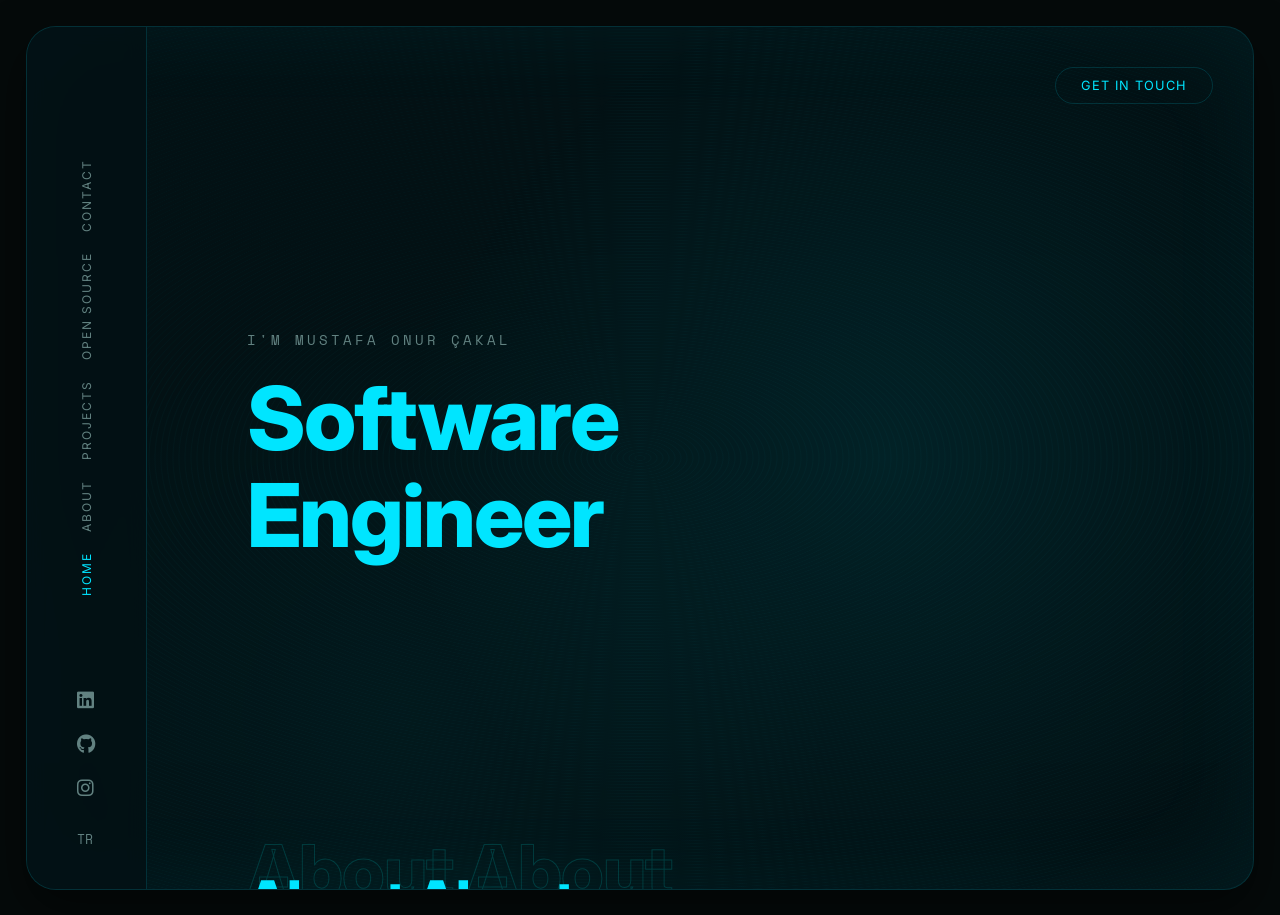
==== en.html @ c5d8dc8a "Remove logo from sidebar" ====
<!DOCTYPE html>
<html lang="en">
<head>
    <meta charset="UTF-8">
    <meta name="viewport" content="width=device-width, initial-scale=1.0">
    <title>Mustafa Onur Çakal | Developer Designer Creator</title>
    <link rel="stylesheet" href="style.css?v=5">
    <link rel="stylesheet" href="https://cdnjs.cloudflare.com/ajax/libs/font-awesome/6.4.0/css/all.min.css">
</head>
<body>

    <div class="app-wrapper">
        <div class="bg-mesh"></div>
        
        <!-- Sidebar -->
        <aside class="sidebar">
            
            <nav class="nav-links">
                <a href="#contact" class="nav-item">Contact</a>
                <a href="#open-source" class="nav-item">Open Source</a>
                <a href="#projects" class="nav-item">Projects</a>
                <a href="#about" class="nav-item">About</a>
                <a href="#hero" class="nav-item active">Home</a>
            </nav>
            
            <div class="social-links">
                <a href="https://linkedin.com/in/onurcakal" target="_blank"><i class="fab fa-linkedin"></i></a>
                <a href="https://github.com/onurcakal0" target="_blank"><i class="fab fa-github"></i></a>
                <a href="https://instagram.com/onurcakal0" target="_blank"><i class="fab fa-instagram"></i></a>
                <a href="index.html" style="font-size: 0.8rem; font-family: var(--font-mono); margin-top: 10px; color: var(--text-muted); text-decoration: none;">TR</a>
            </div>
        </aside>

        <!-- Main Content -->
        <main class="main-content">
            <a href="#contact" class="top-contact-btn">Get In Touch</a>

            <!-- Hero Section -->
            <section id="hero" class="hero-section">
                <div class="pre-title">I'M MUSTAFA ONUR ÇAKAL</div>
                <h1 class="hero-title">
                    <span>Software</span>
                    <span>Engineer</span>
                </h1>
            </section>

            <!-- About Section -->
            <section id="about" class="section-wrapper">
                <div class="section-title-container">
                    <div class="section-title-outline">About About</div>
                    <div class="section-title-solid">About About</div>
                </div>
                
                <div class="two-col">
                    <div class="about-text">
                        <p>I am a Software Engineering student building the technologies of the future. By blending traditional methodologies with modern coding disciplines, I am building my own empire in the digital world.</p>
                        <p>As the founder of visionary projects like Edu.X, I don't just write code; I engineer revolutionary user experiences.</p>
                    </div>
                    <div class="item-list">
                        <div class="list-item">
                            <span class="item-date">EDUCATION | ONGOING</span>
                            <h3 class="item-title">Software Engineering</h3>
                            <p class="item-desc">Academic studies focusing on modern software architectures, data structures, and complex algorithms.</p>
                        </div>
                    </div>
                </div>
            </section>

            <!-- Projects Section -->
            <section id="projects" class="section-wrapper">
                <div class="section-title-container">
                    <div class="section-title-outline">Projects Projects</div>
                    <div class="section-title-solid">Projects Projects</div>
                </div>
                
                <div class="item-list">
                    <div class="list-item">
                        <span class="item-date">JUN 2026 - PRESENT</span>
                        <h3 class="item-title">HangiEasy.com</h3>
                        <p class="item-desc">Global launch of the fully featured HangiEasy.com. A modern and highly performant digital ecosystem.</p>
                        <div class="tags">
                            <span>Web App</span>
                            <span>Full Stack</span>
                        </div>
                    </div>

                    <div class="list-item">
                        <span class="item-date">ONGOING</span>
                        <h3 class="item-title">Edu.X Core System</h3>
                        <p class="item-desc">A next-generation educational ecosystem that breaks traditional molds, fast, reliable, and completely user-centric. Phase 3 Backend Integration is ongoing (65%).</p>
                        <div class="tags">
                            <span>EdTech</span>
                            <span>SaaS</span>
                            <span>Beta</span>
                        </div>
                    </div>
                </div>
            </section>

            <!-- Open Source Section -->
            <section id="open-source" class="section-wrapper">
                <div class="section-title-container">
                    <div class="section-title-outline">Open Source Open Source</div>
                    <div class="section-title-solid">Open Source Open Source</div>
                </div>
                
                <div class="item-list">
                    <div class="list-item">
                        <span class="item-date">GITHUB REPOSITORY</span>
                        <h3 class="item-title">Operation Log</h3>
                        <p class="item-desc">My active contributions to the open-source world. Repository updates, commit flows, and system logs.</p>
                    </div>
                </div>
            </section>

            <!-- Contact Section -->
            <section id="contact" class="section-wrapper">
                <div class="section-title-container">
                    <div class="section-title-outline">Contact Contact</div>
                    <div class="section-title-solid">Contact Contact</div>
                </div>
                
                <div class="two-col">
                    <div class="contact-text">
                        <p class="about-text" style="margin-bottom: 40px;">Have a project? Or an idea about software engineering and modern web architectures? Let's connect.</p>
                    </div>
                    
                    <form class="contact-form">
                        <div class="input-group">
                            <label>NAME</label>
                            <input type="text" placeholder="Your Name">
                        </div>
                        <div class="input-group">
                            <label>EMAIL</label>
                            <input type="email" placeholder="example@mail.com">
                        </div>
                        <div class="input-group">
                            <label>MESSAGE</label>
                            <textarea placeholder="Write your message here..."></textarea>
                        </div>
                        <button type="button" class="btn-submit">Submit</button>
                    </form>
                </div>
            </section>
            
        </main>
    </div>

    <script>
        const sections = document.querySelectorAll('section');
        const navItems = document.querySelectorAll('.nav-item');
        const mainContent = document.querySelector('.main-content');

        mainContent.addEventListener('scroll', () => {
            let current = '';
            sections.forEach(section => {
                const sectionTop = section.offsetTop;
                if (mainContent.scrollTop >= sectionTop - 150) {
                    current = section.getAttribute('id');
                }
            });

            navItems.forEach(item => {
                item.classList.remove('active');
                if (item.getAttribute('href').includes(current)) {
                    item.classList.add('active');
                }
            });
        });
    </script>
</body>
</html>
---- style.css ----
@import url('https://fonts.googleapis.com/css2?family=Inter:wght@300;400;600;800&family=Space+Mono:ital,wght@0,400;0,700;1,400&display=swap');

:root {
    --bg-color: #050a0a;
    --card-bg: #031114;
    --text-main: #e0f2f1;
    --text-muted: #628281;
    --teal-glow: #00e5ff;
    --teal-dark: #008b8b;
    --border-color: rgba(0, 229, 255, 0.15);
    
    --font-main: 'Inter', sans-serif;
    --font-mono: 'Space Mono', monospace;
}

* {
    margin: 0;
    padding: 0;
    box-sizing: border-box;
}

body {
    background-color: var(--bg-color);
    color: var(--text-main);
    font-family: var(--font-main);
    min-height: 100vh;
    display: flex;
    justify-content: center;
    align-items: center;
    padding: 2vw; /* Creates the outer border effect */
    overflow: hidden;
}

/* --- Main App Wrapper (The Rounded Card) --- */
.app-wrapper {
    background-color: var(--card-bg);
    width: 100%;
    max-width: 1600px;
    height: 96vh;
    border-radius: 30px;
    box-shadow: inset 0 0 100px rgba(0, 229, 255, 0.05), 0 20px 50px rgba(0,0,0,0.5);
    border: 1px solid var(--border-color);
    position: relative;
    overflow: hidden;
    display: flex;
}

/* --- Geometric Mesh Background --- */
.bg-mesh {
    position: absolute;
    top: 0; left: 0; right: 0; bottom: 0;
    background-image: 
        radial-gradient(circle at 70% 50%, rgba(0, 229, 255, 0.1) 0%, transparent 50%),
        radial-gradient(circle at 30% 80%, rgba(0, 229, 255, 0.05) 0%, transparent 40%);
    background-size: cover;
    z-index: 0;
    opacity: 0.8;
    pointer-events: none;
}

.bg-mesh::after {
    content: '';
    position: absolute;
    top: -50%; left: -50%; width: 200%; height: 200%;
    background: repeating-radial-gradient(
        circle at center,
        transparent 0,
        transparent 4px,
        rgba(0, 229, 255, 0.03) 5px,
        transparent 6px
    );
    z-index: 0;
    transform: scaleY(0.5);
}

/* --- Left Vertical Sidebar --- */
.sidebar {
    width: 120px;
    height: 100%;
    border-right: 1px solid var(--border-color);
    display: flex;
    flex-direction: column;
    justify-content: space-between;
    align-items: center;
    padding: 40px 0;
    z-index: 10;
    background: rgba(3, 17, 20, 0.8);
    backdrop-filter: blur(10px);
}

.logo {
    color: var(--teal-glow);
    font-size: 2.5rem;
    font-weight: 800;
    text-decoration: none;
    letter-spacing: -2px;
}

.logo span {
    font-size: 1rem;
    vertical-align: super;
}

.nav-links {
    display: flex;
    flex-direction: column;
    gap: 20px;
    margin-top: auto;
    margin-bottom: auto;
    flex-shrink: 0;
}

.nav-item {
    color: var(--text-muted);
    text-decoration: none;
    font-size: 0.75rem;
    letter-spacing: 2px;
    text-transform: uppercase;
    writing-mode: vertical-rl;
    transform: rotate(180deg);
    transition: color 0.3s ease;
    white-space: nowrap;
    flex-shrink: 0;
}

.nav-item:hover, .nav-item.active {
    color: var(--teal-glow);
}

.social-links {
    display: flex;
    flex-direction: column;
    gap: 20px;
}

.social-links a {
    color: var(--text-muted);
    font-size: 1.2rem;
    transition: color 0.3s ease;
}

.social-links a:hover {
    color: var(--teal-glow);
}

/* --- Main Content Area --- */
.main-content {
    flex: 1;
    height: 100%;
    overflow-y: auto;
    overflow-x: hidden;
    position: relative;
    z-index: 5;
    padding: 60px 100px;
    scroll-behavior: smooth;
}

/* Custom Scrollbar */
.main-content::-webkit-scrollbar {
    width: 6px;
}
.main-content::-webkit-scrollbar-track {
    background: transparent;
}
.main-content::-webkit-scrollbar-thumb {
    background: var(--border-color);
    border-radius: 10px;
}

/* --- Top Right Contact Button --- */
.top-contact-btn {
    position: absolute;
    top: 40px;
    right: 40px;
    border: 1px solid var(--border-color);
    color: var(--teal-glow);
    padding: 10px 25px;
    border-radius: 30px;
    text-decoration: none;
    font-size: 0.8rem;
    letter-spacing: 1px;
    text-transform: uppercase;
    transition: all 0.3s ease;
    z-index: 20;
}

.top-contact-btn:hover {
    background: rgba(0, 229, 255, 0.1);
    border-color: var(--teal-glow);
    box-shadow: 0 0 15px rgba(0, 229, 255, 0.2);
}

/* --- Hero Section --- */
.hero-section {
    min-height: 80vh;
    display: flex;
    flex-direction: column;
    justify-content: center;
}

.pre-title {
    font-family: var(--font-mono);
    color: var(--text-muted);
    font-size: 0.9rem;
    letter-spacing: 3px;
    margin-bottom: 20px;
    text-transform: uppercase;
}

.hero-title {
    font-size: 5.5rem;
    font-weight: 800;
    line-height: 1.1;
    letter-spacing: -2px;
    color: var(--teal-glow);
    display: flex;
    flex-direction: column;
}

/* --- Dual Layered Section Titles --- */
.section-wrapper {
    margin-bottom: 120px;
    padding-top: 60px;
}

.section-title-container {
    position: relative;
    margin-bottom: 80px;
}

.section-title-outline {
    font-size: 4.5rem;
    font-weight: 800;
    color: transparent;
    -webkit-text-stroke: 1px var(--teal-dark);
    position: absolute;
    top: -40px;
    left: 0;
    opacity: 0.3;
    letter-spacing: -1px;
    user-select: none;
}

.section-title-solid {
    font-size: 3.5rem;
    font-weight: 800;
    color: var(--teal-glow);
    position: relative;
    letter-spacing: -1px;
}

/* --- Minimalist Lists (Projects/Experience) --- */
.item-list {
    display: flex;
    flex-direction: column;
    gap: 50px;
    max-width: 800px;
}

.list-item {
    border-left: 1px solid var(--border-color);
    padding-left: 30px;
    position: relative;
    transition: border-color 0.3s ease;
}

.list-item:hover {
    border-left-color: var(--teal-glow);
}

.list-item::before {
    content: '';
    position: absolute;
    left: -5px;
    top: 5px;
    width: 9px;
    height: 9px;
    background: var(--teal-glow);
    border-radius: 50%;
    box-shadow: 0 0 10px var(--teal-glow);
}

.item-date {
    font-family: var(--font-mono);
    color: var(--text-muted);
    font-size: 0.75rem;
    margin-bottom: 8px;
    display: block;
    letter-spacing: 2px;
    text-transform: uppercase;
}

.item-title {
    font-size: 1.4rem;
    font-weight: 600;
    color: var(--text-main);
    margin-bottom: 15px;
}

.item-desc {
    font-size: 0.9rem;
    color: var(--text-muted);
    line-height: 1.8;
}

/* Tags */
.tags {
    margin-top: 15px;
    display: flex;
    gap: 10px;
    flex-wrap: wrap;
}

.tags span {
    font-family: var(--font-mono);
    font-size: 0.7rem;
    color: var(--teal-dark);
    border: 1px solid var(--border-color);
    padding: 4px 12px;
    border-radius: 12px;
}

/* --- Two Column Layout (About Section) --- */
.two-col {
    display: grid;
    grid-template-columns: 1fr 1fr;
    gap: 60px;
}

.about-text {
    font-size: 1rem;
    color: var(--text-muted);
    line-height: 1.8;
}

.about-text p {
    margin-bottom: 20px;
}

/* --- Contact Form Minimalist --- */
.contact-form {
    max-width: 600px;
    display: flex;
    flex-direction: column;
    gap: 30px;
}

.contact-form .input-group {
    position: relative;
}

.contact-form label {
    font-family: var(--font-mono);
    font-size: 0.7rem;
    color: var(--teal-dark);
    letter-spacing: 2px;
    text-transform: uppercase;
    display: block;
    margin-bottom: 5px;
}

.contact-form input, .contact-form textarea {
    width: 100%;
    background: rgba(255, 255, 255, 0.02);
    border: none;
    border-bottom: 1px solid var(--border-color);
    padding: 15px 10px;
    color: var(--text-main);
    font-family: var(--font-main);
    font-size: 0.9rem;
    outline: none;
    transition: all 0.3s ease;
}

.contact-form input:focus, .contact-form textarea:focus {
    border-bottom-color: var(--teal-glow);
    background: rgba(0, 229, 255, 0.05);
}

.contact-form textarea {
    min-height: 120px;
    resize: vertical;
}

.btn-submit {
    align-self: flex-start;
    background: transparent;
    border: 1px solid var(--border-color);
    color: var(--teal-glow);
    padding: 12px 40px;
    border-radius: 30px;
    cursor: pointer;
    font-size: 0.85rem;
    font-family: var(--font-mono);
    letter-spacing: 2px;
    text-transform: uppercase;
    transition: all 0.3s ease;
    margin-top: 20px;
}

.btn-submit:hover {
    background: rgba(0, 229, 255, 0.1);
    border-color: var(--teal-glow);
    box-shadow: 0 0 15px rgba(0, 229, 255, 0.2);
}

/* --- Mobile Responsiveness --- */
@media (max-width: 1024px) {
    .hero-title { font-size: 4rem; }
    .main-content { padding: 40px 60px; }
    .two-col { grid-template-columns: 1fr; }
}

@media (max-width: 768px) {
    body { padding: 0; }
    .app-wrapper { border-radius: 0; height: 100vh; flex-direction: column; border: none; }
    
    .sidebar { 
        width: 100%; height: auto; 
        border-right: none; border-bottom: 1px solid var(--border-color);
        flex-direction: row; padding: 15px 20px; 
    }
    
    .nav-links { flex-direction: row; gap: 15px; margin: 0; }
    .nav-item { transform: none; font-size: 0.7rem; }
    
    .social-links { flex-direction: row; gap: 15px; }
    
    .main-content { padding: 30px 20px; }
    .top-contact-btn { display: none; }
    
    .hero-title { font-size: 3rem; }
    
    .section-title-outline { font-size: 3rem; top: -20px; }
    .section-title-solid { font-size: 2.2rem; }
    
    .section-wrapper { margin-bottom: 80px; }
}
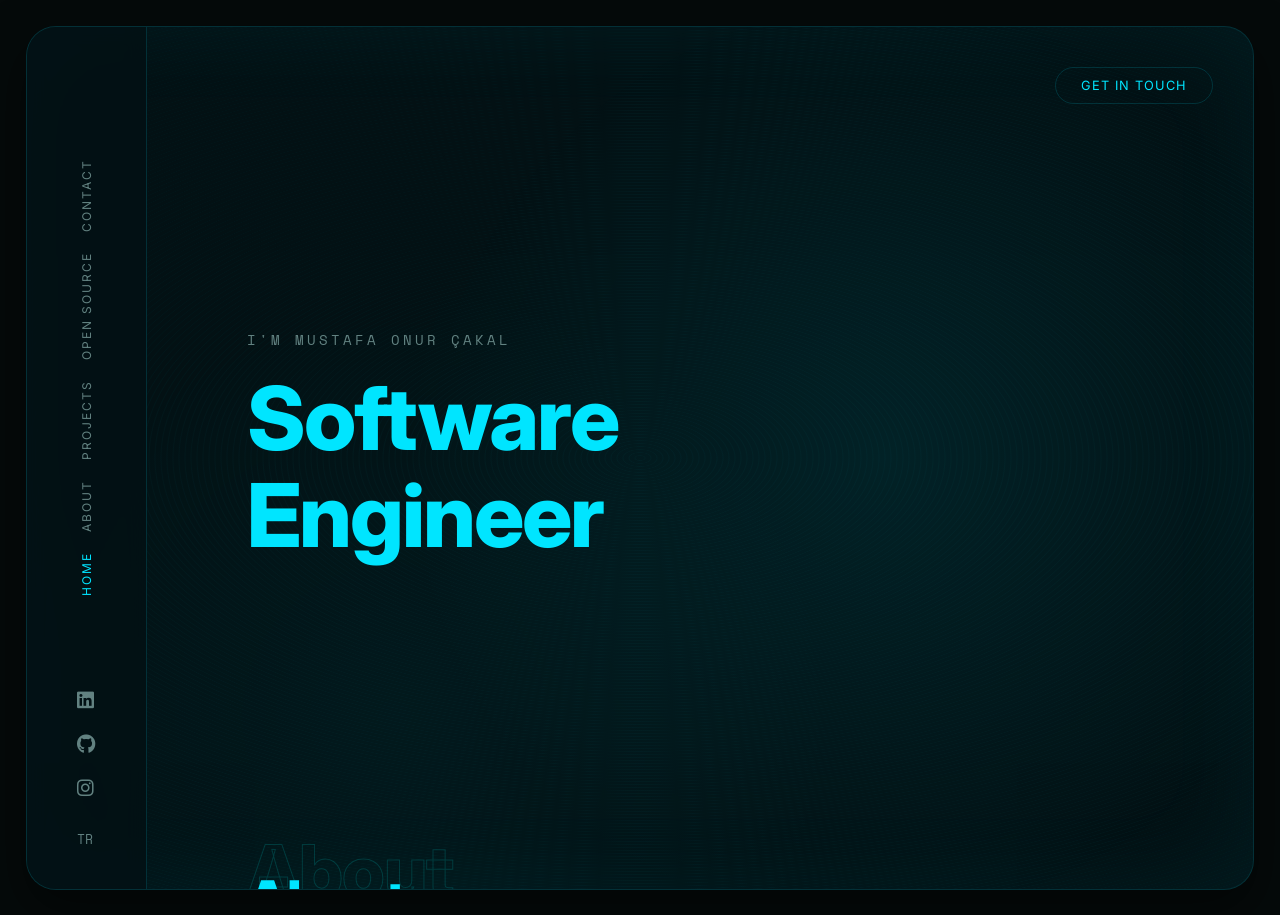
==== commit 5e399b06: "Fix duplicate words in section titles" ====
--- a/en.html
+++ b/en.html
@@ -4,7 +4,7 @@
     <meta charset="UTF-8">
     <meta name="viewport" content="width=device-width, initial-scale=1.0">
     <title>Mustafa Onur Çakal | Developer Designer Creator</title>
-    <link rel="stylesheet" href="style.css?v=5">
+    <link rel="stylesheet" href="style.css?v=6">
     <link rel="stylesheet" href="https://cdnjs.cloudflare.com/ajax/libs/font-awesome/6.4.0/css/all.min.css">
 </head>
 <body>
@@ -47,8 +47,8 @@
             <!-- About Section -->
             <section id="about" class="section-wrapper">
                 <div class="section-title-container">
-                    <div class="section-title-outline">About About</div>
-                    <div class="section-title-solid">About About</div>
+                    <div class="section-title-outline">About</div>
+                    <div class="section-title-solid">About</div>
                 </div>
                 
                 <div class="two-col">
@@ -69,8 +69,8 @@
             <!-- Projects Section -->
             <section id="projects" class="section-wrapper">
                 <div class="section-title-container">
-                    <div class="section-title-outline">Projects Projects</div>
-                    <div class="section-title-solid">Projects Projects</div>
+                    <div class="section-title-outline">Projects</div>
+                    <div class="section-title-solid">Projects</div>
                 </div>
                 
                 <div class="item-list">
@@ -100,8 +100,8 @@
             <!-- Open Source Section -->
             <section id="open-source" class="section-wrapper">
                 <div class="section-title-container">
-                    <div class="section-title-outline">Open Source Open Source</div>
-                    <div class="section-title-solid">Open Source Open Source</div>
+                    <div class="section-title-outline">Open Source</div>
+                    <div class="section-title-solid">Open Source</div>
                 </div>
                 
                 <div class="item-list">
@@ -116,8 +116,8 @@
             <!-- Contact Section -->
             <section id="contact" class="section-wrapper">
                 <div class="section-title-container">
-                    <div class="section-title-outline">Contact Contact</div>
-                    <div class="section-title-solid">Contact Contact</div>
+                    <div class="section-title-outline">Contact</div>
+                    <div class="section-title-solid">Contact</div>
                 </div>
                 
                 <div class="two-col">
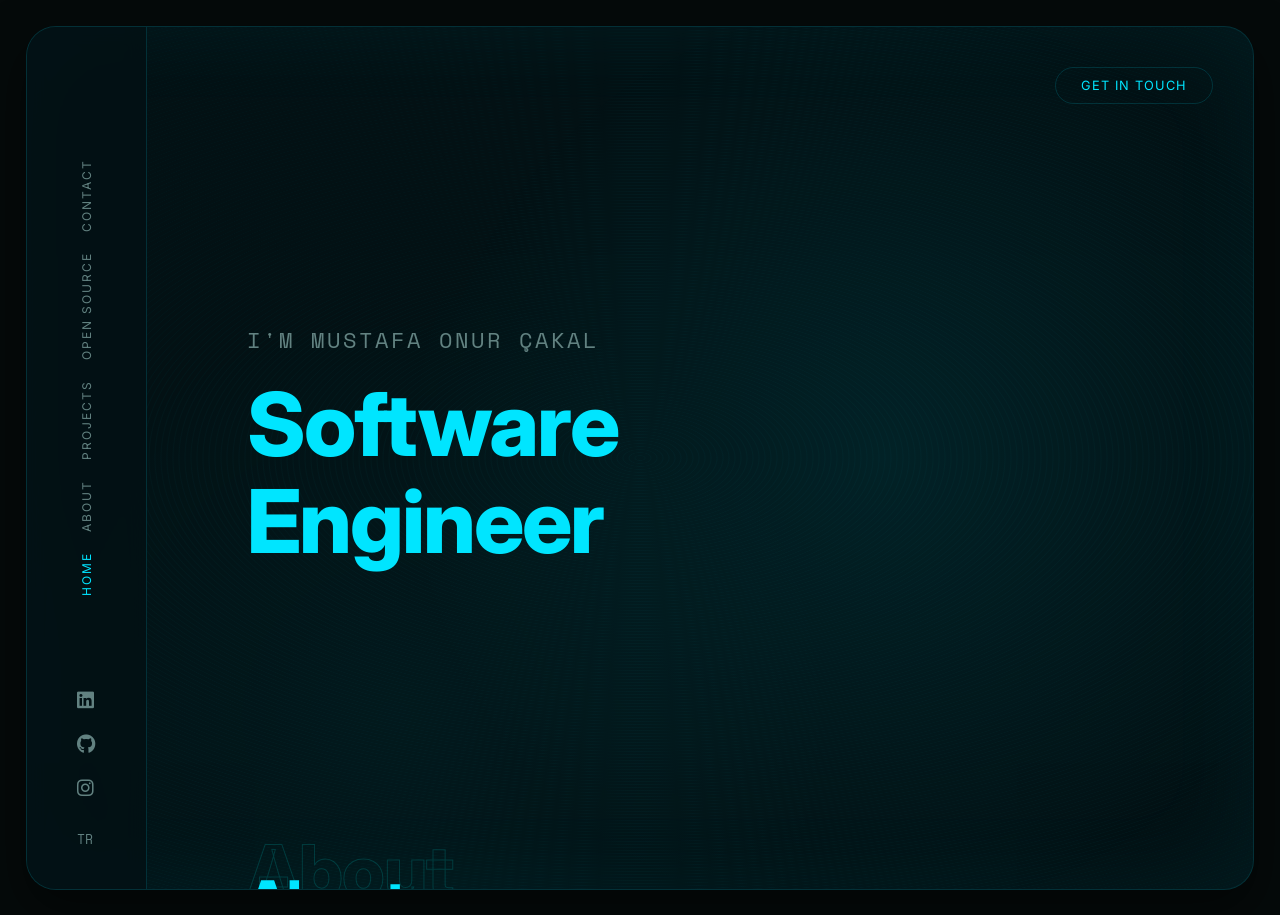
==== commit 0cd7eda6: "Increase pre-title font size" ====
--- a/en.html
+++ b/en.html
@@ -4,7 +4,7 @@
     <meta charset="UTF-8">
     <meta name="viewport" content="width=device-width, initial-scale=1.0">
     <title>Mustafa Onur Çakal | Developer Designer Creator</title>
-    <link rel="stylesheet" href="style.css?v=6">
+    <link rel="stylesheet" href="style.css?v=10">
     <link rel="stylesheet" href="https://cdnjs.cloudflare.com/ajax/libs/font-awesome/6.4.0/css/all.min.css">
 </head>
 <body>
@@ -105,6 +105,17 @@
                 </div>
                 
                 <div class="item-list">
+                    <a href="https://github.com/onurcakal0/yt-ai-videosfactory" target="_blank" class="list-item" style="text-decoration: none; display: block;">
+                        <span class="item-date">GITHUB REPOSITORY</span>
+                        <h3 class="item-title">yt-ai-videosfactory</h3>
+                        <p class="item-desc">An automated Python library for generating YouTube videos using Artificial Intelligence. End-to-end automation of video creation processes.</p>
+                        <div class="tags">
+                            <span>Python</span>
+                            <span>AI</span>
+                            <span>Automation</span>
+                        </div>
+                    </a>
+
                     <div class="list-item">
                         <span class="item-date">GITHUB REPOSITORY</span>
                         <h3 class="item-title">Operation Log</h3>
@@ -113,6 +124,32 @@
                 </div>
             </section>
 
+            <!-- System Metrics Section -->
+            <section id="metrics" class="section-wrapper">
+                <div class="section-title-container">
+                    <div class="section-title-outline">Metrics</div>
+                    <div class="section-title-solid">Metrics</div>
+                </div>
+                
+                <div class="metrics-grid">
+                    <div class="metric-card">
+                        <i class="fab fa-github metric-icon"></i>
+                        <h2 class="metric-number" data-target="0" id="gh-repos">0</h2>
+                        <span class="metric-label">Repositories</span>
+                    </div>
+                    <div class="metric-card">
+                        <i class="fas fa-users metric-icon"></i>
+                        <h2 class="metric-number" data-target="0" id="gh-followers">0</h2>
+                        <span class="metric-label">Followers</span>
+                    </div>
+                    <div class="metric-card">
+                        <i class="fas fa-star metric-icon"></i>
+                        <h2 class="metric-number" data-target="0" id="gh-stars">0</h2>
+                        <span class="metric-label">Stars Earned</span>
+                    </div>
+                </div>
+            </section>
+
             <!-- Contact Section -->
             <section id="contact" class="section-wrapper">
                 <div class="section-title-container">
@@ -125,20 +162,20 @@
                         <p class="about-text" style="margin-bottom: 40px;">Have a project? Or an idea about software engineering and modern web architectures? Let's connect.</p>
                     </div>
                     
-                    <form class="contact-form">
+                    <form class="contact-form" action="https://formspree.io/f/mppajqnb" method="POST">
                         <div class="input-group">
                             <label>NAME</label>
-                            <input type="text" placeholder="Your Name">
+                            <input type="text" name="name" placeholder="Your Name" required>
                         </div>
                         <div class="input-group">
                             <label>EMAIL</label>
-                            <input type="email" placeholder="example@mail.com">
+                            <input type="email" name="email" placeholder="example@mail.com" required>
                         </div>
                         <div class="input-group">
                             <label>MESSAGE</label>
-                            <textarea placeholder="Write your message here..."></textarea>
-                        </div>
-                        <button type="button" class="btn-submit">Submit</button>
+                            <textarea name="message" placeholder="Write your message here..." required></textarea>
+                        </div>
+                        <button type="submit" class="btn-submit">Send</button>
                     </form>
                 </div>
             </section>
@@ -167,6 +204,64 @@
                 }
             });
         });
+
+        // GitHub Stats Fetch & Animate
+        const fetchGitHubStats = async () => {
+            try {
+                const userRes = await fetch('https://api.github.com/users/onurcakal0');
+                const userData = await userRes.json();
+                
+                const reposRes = await fetch('https://api.github.com/users/onurcakal0/repos?per_page=100');
+                const reposData = await reposRes.json();
+                
+                let totalStars = 0;
+                if(Array.isArray(reposData)) {
+                    totalStars = reposData.reduce((acc, repo) => acc + repo.stargazers_count, 0);
+                }
+
+                document.getElementById('gh-repos').setAttribute('data-target', userData.public_repos || 0);
+                document.getElementById('gh-followers').setAttribute('data-target', userData.followers || 0);
+                document.getElementById('gh-stars').setAttribute('data-target', totalStars);
+
+                const observer = new IntersectionObserver((entries) => {
+                    entries.forEach(entry => {
+                        if (entry.isIntersecting) {
+                            animateNumbers();
+                            observer.disconnect();
+                        }
+                    });
+                });
+                
+                const metricsSection = document.querySelector('.metrics-grid');
+                if(metricsSection) observer.observe(metricsSection);
+
+            } catch (error) {
+                console.error('GitHub API error:', error);
+            }
+        };
+
+        const animateNumbers = () => {
+            const counters = document.querySelectorAll('.metric-number');
+            const speed = 50; 
+
+            counters.forEach(counter => {
+                const animate = () => {
+                    const value = +counter.getAttribute('data-target');
+                    const data = +counter.innerText;
+                    
+                    const time = value / speed;
+                    if(data < value && value > 0) {
+                        counter.innerText = Math.ceil(data + time);
+                        setTimeout(animate, 30);
+                    } else {
+                        counter.innerText = value;
+                    }
+                }
+                animate();
+            });
+        };
+        
+        document.addEventListener('DOMContentLoaded', fetchGitHubStats);
     </script>
 </body>
 </html>
--- a/style.css
+++ b/style.css
@@ -201,7 +201,7 @@
 .pre-title {
     font-family: var(--font-mono);
     color: var(--text-muted);
-    font-size: 0.9rem;
+    font-size: 1.4rem;
     letter-spacing: 3px;
     margin-bottom: 20px;
     text-transform: uppercase;
@@ -382,6 +382,59 @@
     resize: vertical;
 }
 
+/* --- System Metrics --- */
+.metrics-grid {
+    display: grid;
+    grid-template-columns: repeat(3, 1fr);
+    gap: 40px;
+    max-width: 900px;
+}
+
+.metric-card {
+    background: rgba(3, 17, 20, 0.6);
+    border: 1px solid var(--border-color);
+    border-radius: 20px;
+    padding: 40px;
+    display: flex;
+    flex-direction: column;
+    align-items: center;
+    justify-content: center;
+    transition: all 0.3s ease;
+    backdrop-filter: blur(10px);
+}
+
+.metric-card:hover {
+    border-color: var(--teal-glow);
+    box-shadow: 0 10px 30px rgba(0, 229, 255, 0.1);
+    transform: translateY(-5px);
+}
+
+.metric-icon {
+    font-size: 2.5rem;
+    color: var(--teal-dark);
+    margin-bottom: 20px;
+    transition: color 0.3s ease;
+}
+
+.metric-card:hover .metric-icon {
+    color: var(--teal-glow);
+}
+
+.metric-number {
+    font-size: 3.5rem;
+    font-weight: 800;
+    color: var(--text-main);
+    margin-bottom: 10px;
+    font-family: var(--font-mono);
+}
+
+.metric-label {
+    font-size: 0.9rem;
+    color: var(--text-muted);
+    letter-spacing: 2px;
+    text-transform: uppercase;
+}
+
 .btn-submit {
     align-self: flex-start;
     background: transparent;
@@ -409,6 +462,7 @@
     .hero-title { font-size: 4rem; }
     .main-content { padding: 40px 60px; }
     .two-col { grid-template-columns: 1fr; }
+    .metrics-grid { gap: 20px; }
 }
 
 @media (max-width: 768px) {
@@ -418,13 +472,32 @@
     .sidebar { 
         width: 100%; height: auto; 
         border-right: none; border-bottom: 1px solid var(--border-color);
-        flex-direction: row; padding: 15px 20px; 
+        flex-direction: column; padding: 15px; 
+        gap: 15px;
+        align-items: center;
     }
     
-    .nav-links { flex-direction: row; gap: 15px; margin: 0; }
-    .nav-item { transform: none; font-size: 0.7rem; }
-    
-    .social-links { flex-direction: row; gap: 15px; }
+    .nav-links { 
+        flex-direction: row; 
+        gap: 12px; 
+        margin: 0; 
+        width: 100%;
+        justify-content: center;
+        flex-wrap: wrap;
+    }
+    
+    .nav-item { 
+        writing-mode: horizontal-tb; 
+        transform: none; 
+        font-size: 0.65rem; 
+        letter-spacing: 1px;
+    }
+    
+    .social-links { 
+        flex-direction: row; 
+        gap: 20px; 
+        margin-top: 5px;
+    }
     
     .main-content { padding: 30px 20px; }
     .top-contact-btn { display: none; }
@@ -435,4 +508,6 @@
     .section-title-solid { font-size: 2.2rem; }
     
     .section-wrapper { margin-bottom: 80px; }
-}
+    
+    .metrics-grid { grid-template-columns: 1fr; gap: 20px; }
+}
